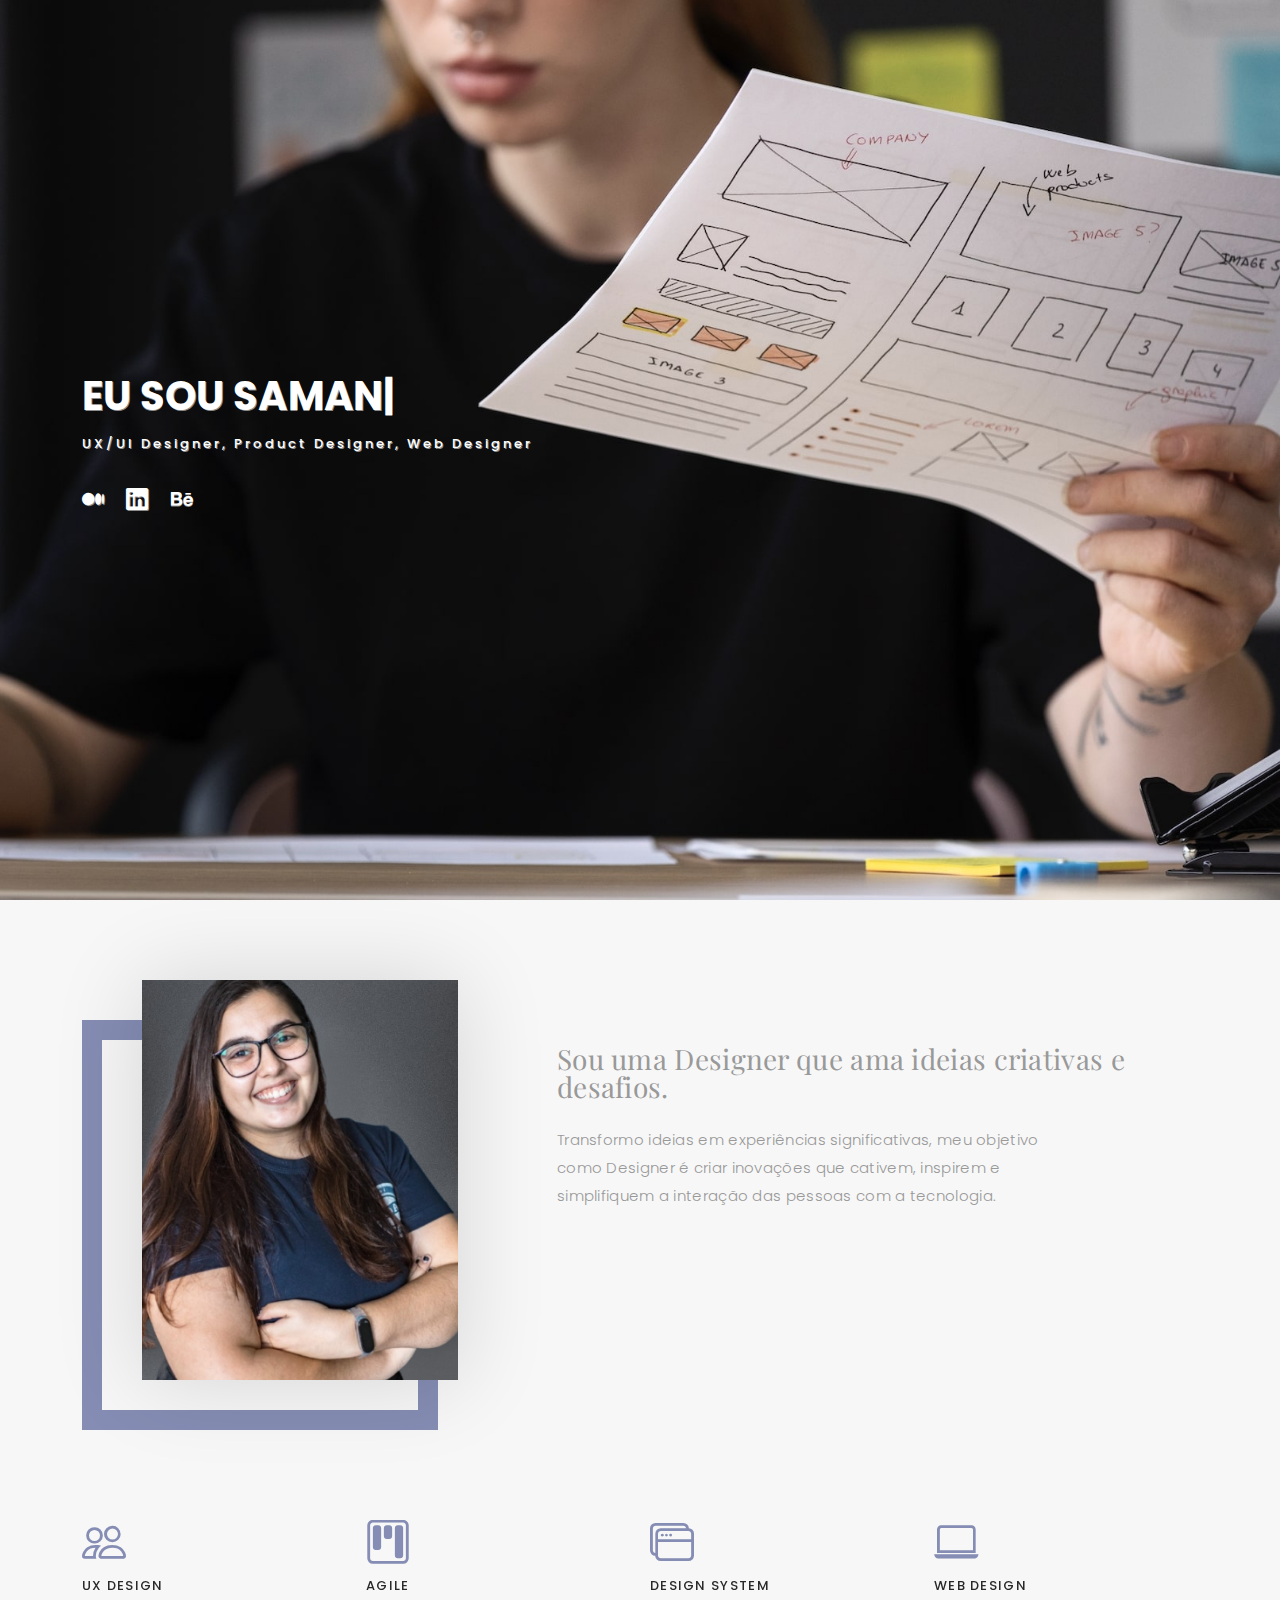
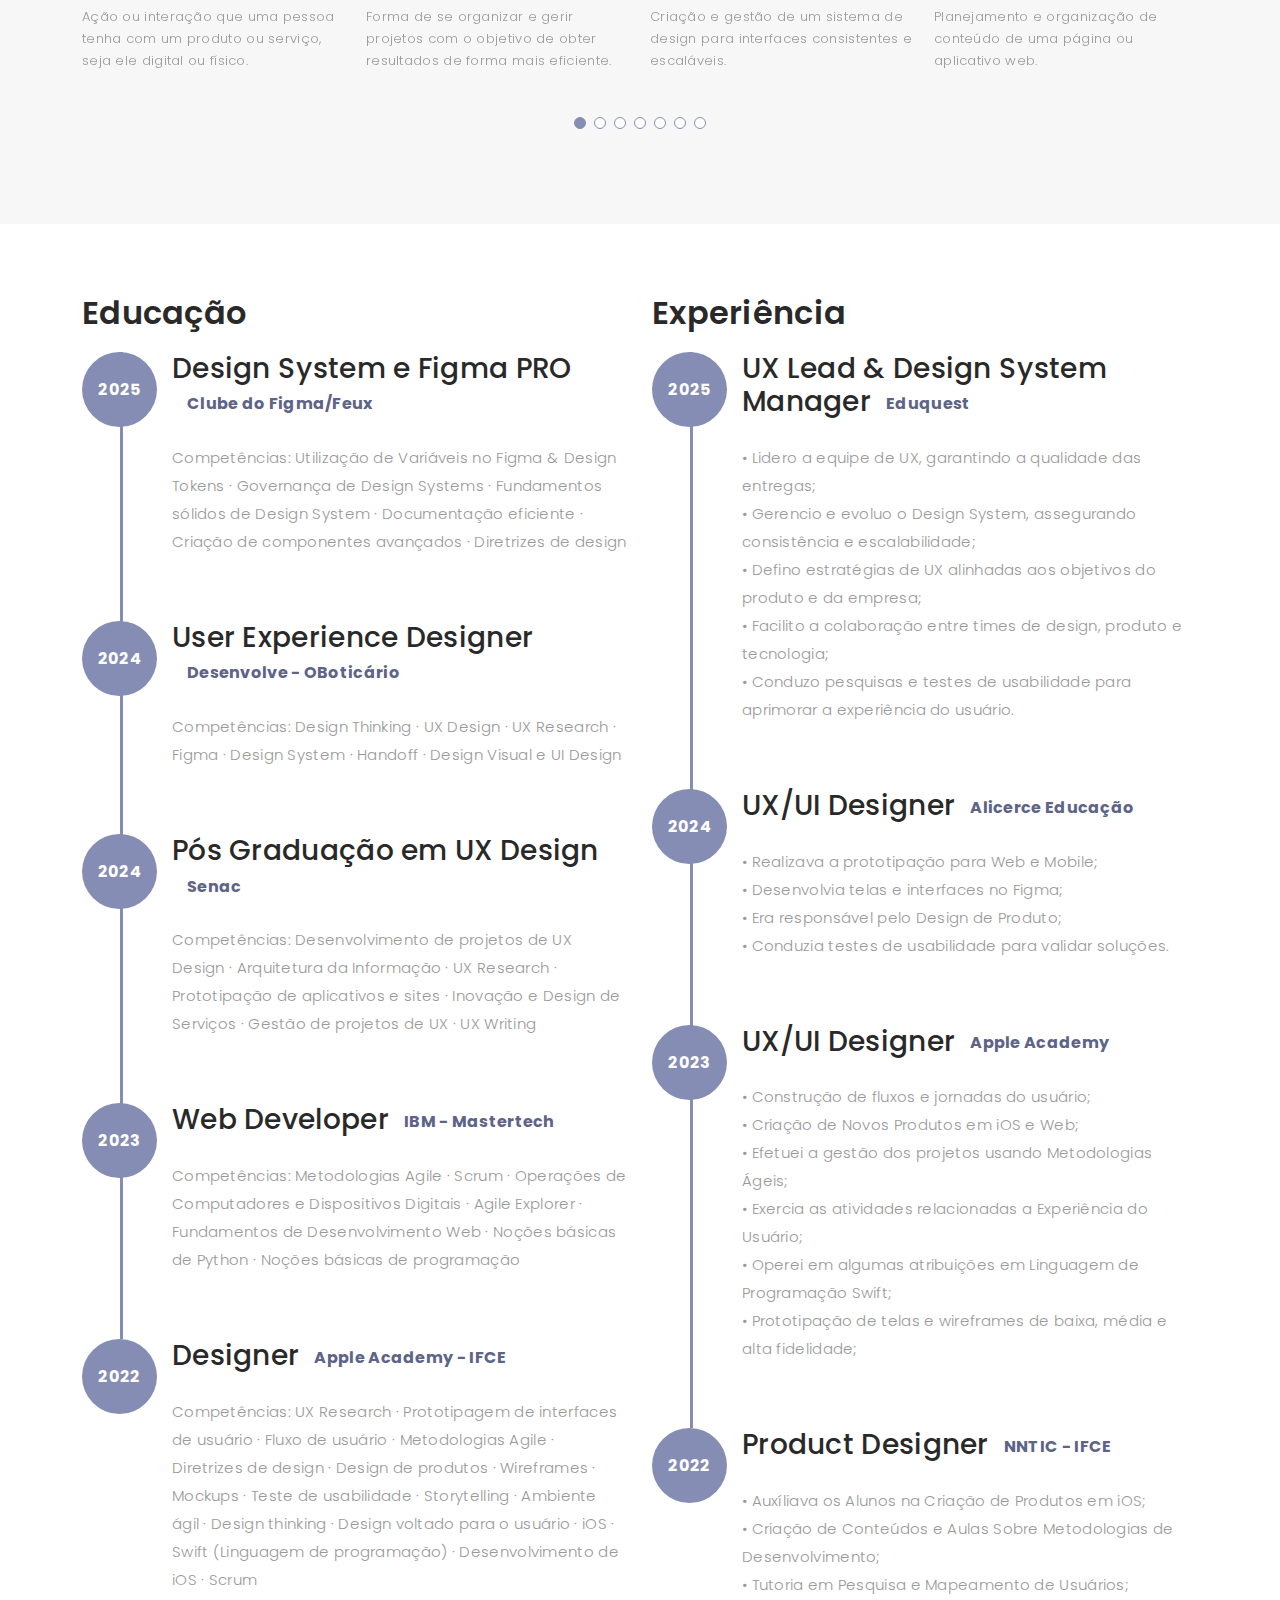
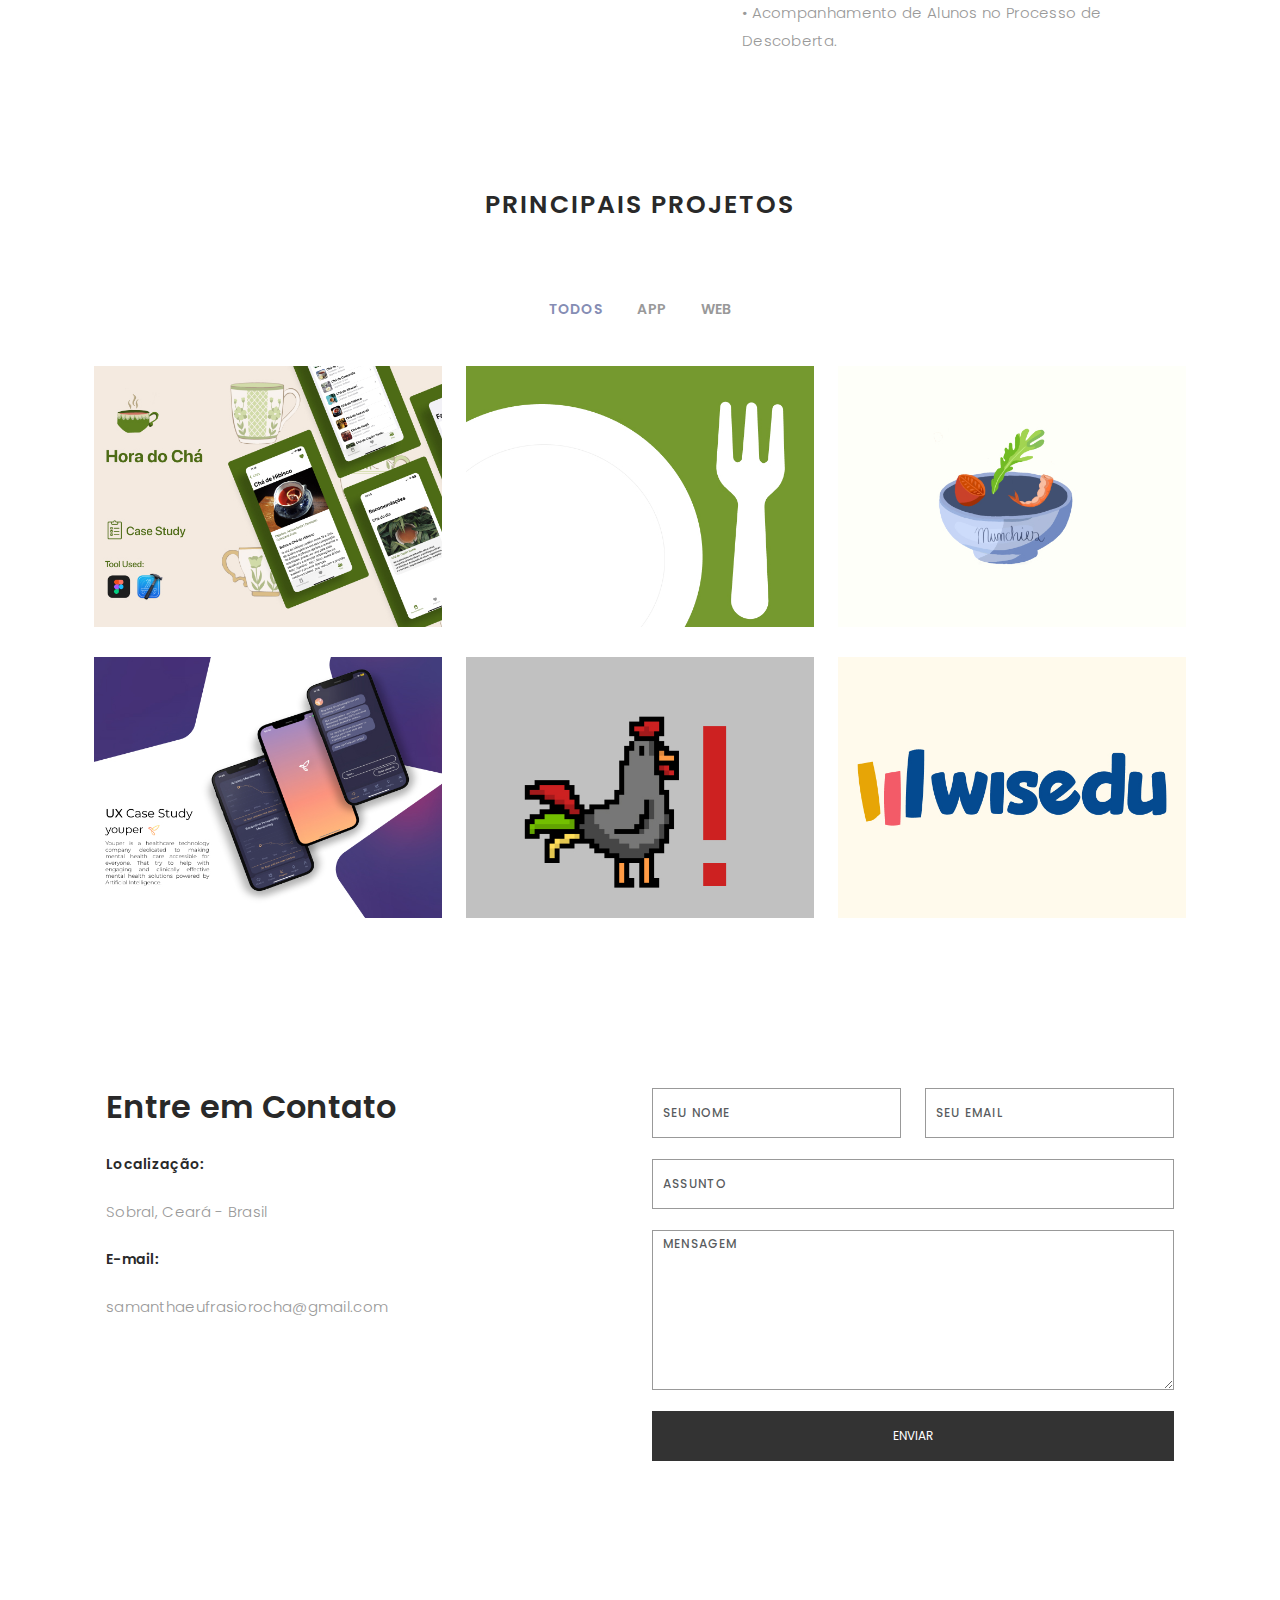
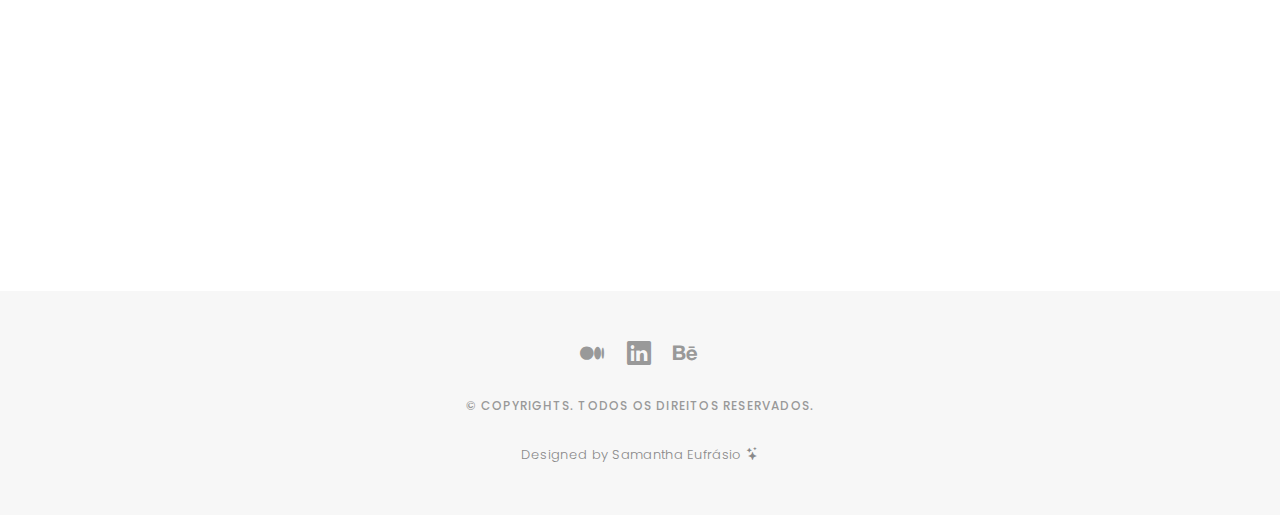
==== index.html @ 656e6726 "primeiro commit" ====
<!DOCTYPE html>
<html lang="pt-br">

<head>
  <meta charset="utf-8">
  <meta content="width=device-width, initial-scale=1.0" name="viewport">

  <title>Samantha Eufrásio | Portfólio</title>
  <meta content="" name="description">
  <meta content="" name="keywords">

  <!-- Favicons -->
  <link href="assets/img/favicon.png" rel="icon">
  <link href="assets/img/apple-touch-icon.png" rel="apple-touch-icon">

  <!-- Google Fonts -->
  <link href="https://fonts.googleapis.com/css?family=Poppins:300,300i,400,400i,500,500i,600,600i,700,700i|Playfair+Display:400,400i,500,500i,600,600i,700,700i,900,900i" rel="stylesheet">

  <!-- Vendor CSS Files -->
  <link href="assets/vendor/bootstrap/css/bootstrap.min.css" rel="stylesheet">
  <link href="assets/vendor/bootstrap-icons/bootstrap-icons.css" rel="stylesheet">
  <link href="assets/vendor/boxicons/css/boxicons.min.css" rel="stylesheet">
  <link href="assets/vendor/glightbox/css/glightbox.min.css" rel="stylesheet">
  <link href="assets/vendor/swiper/swiper-bundle.min.css" rel="stylesheet">

  <!-- Template Main CSS File -->
  <link href="assets/css/style.css" rel="stylesheet">

  
</head>

<body>

  <!-- ======= Header ======= -->
  <header id="header" class="fixed-top ">
    <div class="container d-flex align-items-center justify-content-between">

      <a href="index.html" class="logo"><img src="assets/img/logo.png" alt="" class="img-fluid"></a>
      <!-- Uncomment below if you prefer to use an text logo -->
      <!-- <h1 class="logo"><a href="index.html">Folio</a></h1> -->

      <nav id="navbar" class="navbar">
        <ul>
          <li><a class="nav-link scrollto active" href="#hero">Home</a></li>
          <li><a class="nav-link scrollto" href="#about">Sobre</a></li>
          <li><a class="nav-link scrollto" href="#resume">Currículo</a></li>
          <li><a class="nav-link  scrollto" href="#portfolio">Portfólio</a></li>
          <li><a class="nav-link scrollto" href="#contact">Contato</a></li>
        </ul>
        <i class="bi bi-list mobile-nav-toggle"></i>
      </nav><!-- .navbar -->

    </div>
  </header><!-- End Header -->

  <!-- ======= Hero Section ======= -->
  <div id="hero" class="home">

    <div class="container">
      <div class="hero-content">
        <h1>Eu sou <span class="typed" data-typed-items="Samantha, UX/UI Designer, Product Designer, Web Designer"></span></h1>
        <p>UX/UI Designer, Product Designer, Web Designer</p>

        <ul class="list-unstyled list-social">
          <li><a href="https://medium.com/@samanthaeufrasio"><i class="bi bi-medium"></i></a></li>
          <li><a href="https://www.linkedin.com/in/samanthaeufrasio/"><i class="bi bi-linkedin"></i></a></li>
          <li><a href="https://www.behance.net/samanthaeufrasio"><i class="bi bi-behance"></i></a></li>
        </ul>
      </div>
    </div>
  </div><!-- End Hero -->

  <main id="main">

    <!-- ======= About Section ======= -->
    <div id="about" class="paddsection">
      <div class="container">
        <div class="row justify-content-between">

          <div class="col-lg-4 ">
            <div class="div-img-bg">
              <div class="about-img">
                <img src="assets/img/me.jpg" class="img-responsive" alt="me">
              </div>
            </div>
          </div>

          <div class="col-lg-7">
            <div class="about-descr">

              <p class="p-heading">Sou uma Designer que ama ideias criativas e desafios. </p>
              <p class="separator">Transformo ideias em experiências significativas, meu objetivo como Designer é criar inovações que cativem, inspirem e simplifiquem a interação das pessoas com a tecnologia.</p>

            </div>

          </div>
        </div>
      </div>
    </div><!-- End About Section -->

    <!-- ======= Services Section ======= -->
    <div id="services">
      <div class="container">

        <div class="services-slider swiper" data-aos="fade-up" data-aos-delay="100">
          <div class="swiper-wrapper">

            <div class="swiper-slide">
              <div class="services-block">
                <i class="bi bi-people"></i>
                <span>UX DESIGN</span>
                <p class="separator"> Ação ou interação que uma pessoa tenha com um produto ou serviço, seja ele digital ou físico. </p>
              </div>
            </div><!-- End testimonial item -->

            <div class="swiper-slide">
              <div class="services-block">
                <i class="bi bi-kanban"></i>
                <span>AGILE</span>
                <p class="separator"> Forma de se organizar e gerir projetos com o objetivo de obter resultados de forma mais eficiente. </p>
              </div>
            </div><!-- End testimonial item -->

            <div class="swiper-slide">
              <div class="services-block">
                <i class="bi bi-window-stack"></i>
                <span>DESIGN SYSTEM</span>
                <p class="separator"> Criação e gestão de um sistema de design para interfaces consistentes e escaláveis. </p>
              </div>
            </div><!-- End testimonial item -->

            <div class="swiper-slide">
              <div class="services-block">
                <i class="bi bi-laptop"></i>
                <span>WEB DESIGN</span>
                <p class="separator"> Planejamento e organização de conteúdo de uma página ou aplicativo web. </p>
              </div>
            </div><!-- End testimonial item -->

            <div class="swiper-slide">
              <div class="services-block">
                <i class="bi bi-phone"></i>
                <span>MOBILE APPS</span>
                <p class="separator"> Criação e desenvolvimento de softwares para serem utilizados em smartphones e iPads. </p>
              </div>
            </div><!-- End testimonial item -->

            <div class="swiper-slide">
              <div class="services-block">
                <i class="bi bi-cart-check"></i>
                <span>PRODUCT DESIGN</span>
                <p class="separator"> Ideação e produção de soluções em forma de um produto (físico ou digital). </p>
              </div>
            </div><!-- End testimonial item -->

            <div class="swiper-slide">
              <div class="services-block">
                <i class="bi bi-columns-gap"></i>
                <span>UI DESIGN</span>
                <p class="separator"> Construção de interfaces para produtos como computadores, celulares e outros dispositivos eletrônicos. </p>
              </div>
            </div><!-- End testimonial item -->

          </div>
          <div class="swiper-pagination"></div>
        </div>

      </div>

    </div><!-- End Services Section -->

     <!-- ======= Currículo ======= -->
          <div id="resume">
          <div class="container"> 
          <div class="row">
            <div class="col-lg-6 col-12">
              <div class="section-title"></div>
              <h2 class="mb-10000">Educação</h2>

                <div class="timeline">
                    <div class="timeline-wrapper">
                         <div class="timeline-yr">
                              <span>2025</span>
                         </div>
                         <div class="timeline-info">
                              <h3><span>Design System e Figma PRO</span><small>Clube do Figma/Feux</small></h3>
                              <p>Competências: Utilização de Variáveis no Figma & Design Tokens · Governança de Design Systems · Fundamentos sólidos de Design System · Documentação eficiente · Criação de componentes avançados · Diretrizes de design </p>
                         </div>
                    </div>

                    <div class="timeline-wrapper">
                      <div class="timeline-yr">
                          <span>2024</span>
                      </div>
                      <div class="timeline-info">
                          <h3><span>User Experience Designer</span><small>Desenvolve - OBoticário</small></h3>
                          <p>Competências: Design Thinking · UX Design · UX Research · Figma · Design System · Handoff · Design Visual e UI Design </p>
                      </div>
                  </div>

                    <div class="timeline-wrapper">
                        <div class="timeline-yr">
                            <span>2024</span>
                        </div>
                        <div class="timeline-info">
                            <h3><span>Pós Graduação em UX Design</span><small>Senac</small></h3>
                            <p>Competências: Desenvolvimento de projetos de UX Design · Arquitetura da Informação · UX Research · Prototipação de aplicativos e sites · Inovação e Design de Serviços · Gestão de projetos de UX · UX Writing </p>
                        </div>
                    </div>
                    
                    <div class="timeline-wrapper">
                        <div class="timeline-yr">
                            <span>2023</span>
                        </div>
                        <div class="timeline-info">
                            <h3><span>Web Developer</span><small>IBM - Mastertech</small></h3>
                            <p>Competências: Metodologias Agile · Scrum · Operações de Computadores e Dispositivos Digitais · Agile Explorer · Fundamentos de Desenvolvimento Web · Noções básicas de Python · Noções básicas de programação </p>
                        </div>
                    </div>

                  <div class="timeline-wrapper">
                    <div class="timeline-yr">
                        <span>2022</span>
                    </div>
                    <div class="timeline-info">
                        <h3><span>Designer</span><small>Apple Academy - IFCE</small></h3>
                        <p>Competências: UX Research · Prototipagem de interfaces de usuário · Fluxo de usuário · Metodologias Agile · Diretrizes de design · Design de produtos · Wireframes · Mockups · Teste de usabilidade · Storytelling · Ambiente ágil · Design thinking · Design voltado para o usuário · iOS · Swift (Linguagem de programação) · Desenvolvimento de iOS · Scrum </p>
                    </div>
                </div>

                </div>
            </div>
            
        
    


                <div class="col-lg-6 col-12">
                  <div class="section-title"></div>
                    <h2 class="mb-10000">Experiência</h2>

                    <div class="timeline">
                      <div class="timeline-wrapper">
                          <div class="timeline-yr">
                                <span>2025</span>
                          </div>
                          <div class="timeline-info">
                                <h3><span>UX Lead & Design System Manager</span><small>Eduquest</small></h3>
                                <p>• Lidero a equipe de UX, garantindo a qualidade das entregas;
                                <br>• Gerencio e evoluo o Design System, assegurando consistência e escalabilidade;
                                <br>• Defino estratégias de UX alinhadas aos objetivos do produto e da empresa;
                                <br>• Facilito a colaboração entre times de design, produto e tecnologia;
                                <br>• Conduzo pesquisas e testes de usabilidade para aprimorar a experiência do usuário.</p>
                          </div>
                      </div>

                      <div class="timeline">
                          <div class="timeline-wrapper">
                              <div class="timeline-yr">
                                    <span>2024</span>
                              </div>
                              <div class="timeline-info">
                                    <h3><span>UX/UI Designer</span><small>Alicerce Educação</small></h3>
                                    <p>• Realizava a prototipação para Web e Mobile;
                                    <br>• Desenvolvia telas e interfaces no Figma;
                                    <br>• Era responsável pelo Design de Produto;
                                    <br>• Conduzia testes de usabilidade para validar soluções.</p>
                              </div>
                          </div>

                          <div class="timeline-wrapper">
                              <div class="timeline-yr">
                                  <span>2023</span>
                              </div>
                              <div class="timeline-info">
                                <h3><span>UX/UI Designer</span><small>Apple Academy</small></h3>
                                  <p>• Construção de fluxos e jornadas do usuário;
                                  <br>• Criação de Novos Produtos em iOS e Web;
                                  <br>• Efetuei a gestão dos projetos usando Metodologias Ágeis;
                                  <br>• Exercia as atividades relacionadas a Experiência do Usuário;
                                  <br>• Operei em algumas atribuições em Linguagem de Programação Swift;
                                  <br>• Prototipação de telas e wireframes de baixa, média e alta fidelidade;</p>
                              </div>
                          </div>

                          <div class="timeline-wrapper">
                              <div class="timeline-yr">
                                  <span>2022</span>
                              </div>
                              <div class="timeline-info">
                                  <h3><span>Product Designer</span><small>NNTIC - IFCE</small></h3>
                                  <p>• Auxíliava os Alunos na Criação de Produtos em iOS;
                                    <br>• Criação de Conteúdos e Aulas Sobre Metodologias de Desenvolvimento;
                                    <br>• Tutoria em Pesquisa e Mapeamento de Usuários;
                                    <br>• Acompanhamento de Alunos no Processo de Descoberta.</p>
                              </div>
                          </div>

                        

                  </div>
              </div>
            </div>
              
  </section>

    <!-- ======= Portfolio Section ======= -->
    <div id="portfolio" class="paddsection">

      <div class="container">
        <div class="section-title text-center">
          <h2>Principais Projetos</h2>
        </div>
      </div>

      <div class="container">

        <div class="row">
          <div class="col-lg-12 d-flex justify-content-center">
            <ul id="portfolio-flters">
              <li data-filter="*" class="filter-active">Todos</li>
              <li data-filter=".filter-app">App</li>
              <li data-filter=".filter-web">Web</li>
            </ul>
          </div>
        </div>

        <div class="row portfolio-container">

          <div class="col-lg-4 col-md-6 portfolio-item filter-app">
            <img src="assets/img/portfolio/portfolio-1.jpg" class="img-fluid" alt="">
            <div class="portfolio-info">
              <h4>Hora do Chá</h4>
              <p>App</p>
              <a href="assets/img/portfolio/portfolio-1.jpg" data-gallery="portfolioGallery" class="portfolio-lightbox preview-link" title="Hora do Chá"><i class="bx bx-plus"></i></a>
              <a href="portfolio1-details.html" class="details-link" title="More Details"><i class="bx bx-link"></i></a>
            </div>
          </div>

          <div class="col-lg-4 col-md-6 portfolio-item filter-app">
            <img src="assets/img/portfolio/portfolio-2.jpg" class="img-fluid" alt="">
            <div class="portfolio-info">
              <h4>Multiplataforma</h4>
              <p>App</p>
              <a href="assets/img/portfolio/portfolio-2.jpg" data-gallery="portfolioGallery" class="portfolio-lightbox preview-link" title="Challenge Multiplataforma"><i class="bx bx-plus"></i></a>
              <a href="portfolio2-details.html" class="details-link" title="More Details"><i class="bx bx-link"></i></a>
            </div>
          </div>

          <div class="col-lg-4 col-md-6 portfolio-item filter-app">
            <img src="assets/img/portfolio/portfolio-3.jpg" class="img-fluid" alt="">
            <div class="portfolio-info">
              <h4>Munchies</h4>
              <p>App</p>
              <a href="assets/img/portfolio/portfolio-3.jpg" data-gallery="portfolioGallery" class="portfolio-lightbox preview-link" title="Munchies"><i class="bx bx-plus"></i></a>
              <a href="portfolio3-details.html" class="details-link" title="More Details"><i class="bx bx-link"></i></a>
            </div>
          </div>

          <div class="col-lg-4 col-md-6 portfolio-item filter-app">
            <img src="assets/img/portfolio/portfolio-4.jpg" class="img-fluid" alt="">
            <div class="portfolio-info">
              <h4>Study Case Youper</h4>
              <p>App</p>
              <a href="assets/img/portfolio/portfolio-4.jpg" data-gallery="portfolioGallery" class="portfolio-lightbox preview-link" title="Youper Case Study"><i class="bx bx-plus"></i></a>
              <a href="portfolio4-details.html" class="details-link" title="More Details"><i class="bx bx-link"></i></a>
            </div>
          </div>

          <div class="col-lg-4 col-md-6 portfolio-item filter-app">
            <img src="assets/img/portfolio/portfolio-5.jpg" class="img-fluid" alt="">
            <div class="portfolio-info">
              <h4>CHICKENS!</h4>
              <p>App</p>
              <a href="assets/img/portfolio/portfolio-5.jpg" data-gallery="portfolioGallery" class="portfolio-lightbox preview-link" title="CHICKENS!"><i class="bx bx-plus"></i></a>
              <a href="portfolio5-details.html" class="details-link" title="More Details"><i class="bx bx-link"></i></a>
            </div>
          </div>

          <div class="col-lg-4 col-md-6 portfolio-item filter-web">
            <img src="assets/img/portfolio/portfolio-6.jpg" class="img-fluid" alt="">
            <div class="portfolio-info">
              <h4>Wisedu</h4>
              <p>Web</p>
              <a href="assets/img/portfolio/portfolio-6.jpg" data-gallery="portfolioGallery" class="portfolio-lightbox preview-link" title="Wisedu"><i class="bx bx-plus"></i></a>
              <a href="portfolio6-details.html" class="details-link" title="More Details"><i class="bx bx-link"></i></a>
            </div>
          </div>

        </div>

      </div>

    </div><!-- End Portfolio Section -->



    <!-- ======= Contact Section ======= -->
    <section id="contact" class="contact">
      <div class="container">

    <div id="contact" class="paddsection">
      <div class="container">
        <div class="contact-block1">
          <div class="row">

            <div class="col-lg-6">
              <div class="contact-contact">

                <h2 class="mb-30">Entre em Contato</h2>

                <ul class="contact-details">
                  <div class="row" data-aos="fade-in">

                    <div class="col-lg-5 d-flex align-items-stretch">
                      <div class="info">
                        <div class="address">
                          <h4>Localização:</h4>
                          <p>Sobral, Ceará - Brasil</p>
                        </div>
          
                        <div class="email">
                          <h4>E-mail:</h4>
                          <p>samanthaeufrasiorocha@gmail.com</p>
                        </div>
        
                       
                        <iframe src="https://www.google.com/maps/embed?pb=!1m18!1m12!1m3!1d63705.20982277252!2d-40.39188017027121!3d-3.683585740542925!2m3!1f0!2f0!3f0!3m2!1i1024!2i768!4f13.1!3m3!1m2!1s0x7954b6af4595227%3A0xe0ece6e4f3ec3d5b!2sSobral%2C%20CE!5e0!3m2!1spt-BR!2sbr!4v1742041301474!5m2!1spt-BR!2sbr" width="470" height="450" style="border:0;" allowfullscreen="" loading="lazy" referrerpolicy="no-referrer-when-downgrade"></iframe>
                      </div>

                    </div>

                </ul>

              </div>
            </div>

            <div class="col-lg-6">
              <form action="forms/contact.php" method="post" role="form" class="php-email-form">
                <div class="row gy-3">

                  <div class="col-lg-6">
                    <div class="form-group contact-block1">
                      <input type="text" name="name" class="form-control" id="name" placeholder="Seu Nome" required>
                    </div>
                  </div>

                  <div class="col-lg-6">
                    <div class="form-group">
                      <input type="email" class="form-control" name="email" id="email" placeholder="Seu Email" required>
                    </div>
                  </div>

                  <div class="col-lg-12">
                    <div class="form-group">
                      <input type="text" class="form-control" name="subject" id="subject" placeholder="Assunto" required>
                    </div>
                  </div>

                  <div class="col-lg-12">
                    <div class="form-group">
                      <textarea class="form-control" name="message" placeholder="Mensagem" required></textarea>
                    </div>
                  </div>

                  <div class="col-lg-12">
                    <div class="loading">Carregando</div>
                    <div class="error-message"></div>
                    <div class="sent-message">Sua mensagem foi enviada. Obrigada!</div>
                  </div>

                  <div class="mt-0">
                    <input type="submit" class="btn btn-defeault btn-send" value="Enviar">
                  </div>

                </div>
              </form>
            </div>
          </div>
        </div>
      </div>
    </div><!-- End Contact Section -->

  </main><!-- End #main -->

  <!-- ======= Footer ======= -->
  <div id="footer" class="text-center">
    <div class="container">
      <div class="socials-media text-center">

        <ul class="list-unstyled">
          <li><a href="https://medium.com/@samanthaeufrasio"><i class="bi bi-medium"></i></a></li>
          <li><a href="https://www.linkedin.com/in/samanthaeufrasio/"><i class="bi bi-linkedin"></i></a></li>
          <li><a href="https://www.behance.net/samanthaeufrasio"><i class="bi bi-behance"></i></a></li>
        </ul>

      </div>

      <p>&copy; Copyrights. Todos os Direitos Reservados.</p>

      <div class="credits">
        <!--
        All the links in the footer should remain intact.
        You can delete the links only if you purchased the pro version.
        Licensing information: https://bootstrapmade.com/license/
        Purchase the pro version with working PHP/AJAX contact form: https://bootstrapmade.com/buy/?theme=Folio
      -->
        Designed by Samantha Eufrásio <i class="bi bi-stars"></i></a>
      </div>

    </div>
  </div><!-- End Footer -->

  <a href="#" class="back-to-top d-flex align-items-center justify-content-center"><i class="bi bi-arrow-up-short"></i></a>

  <!-- Vendor JS Files -->
  <script src="assets/vendor/bootstrap/js/bootstrap.bundle.min.js"></script>
  <script src="assets/vendor/glightbox/js/glightbox.min.js"></script>
  <script src="assets/vendor/isotope-layout/isotope.pkgd.min.js"></script>
  <script src="assets/vendor/swiper/swiper-bundle.min.js"></script>
  <script src="assets/vendor/typed.js/typed.umd.js"></script>
  <script src="assets/vendor/php-email-form/validate.js"></script>

  <!-- Template Main JS File -->
  <script src="assets/js/main.js"></script>

</body>

</html>
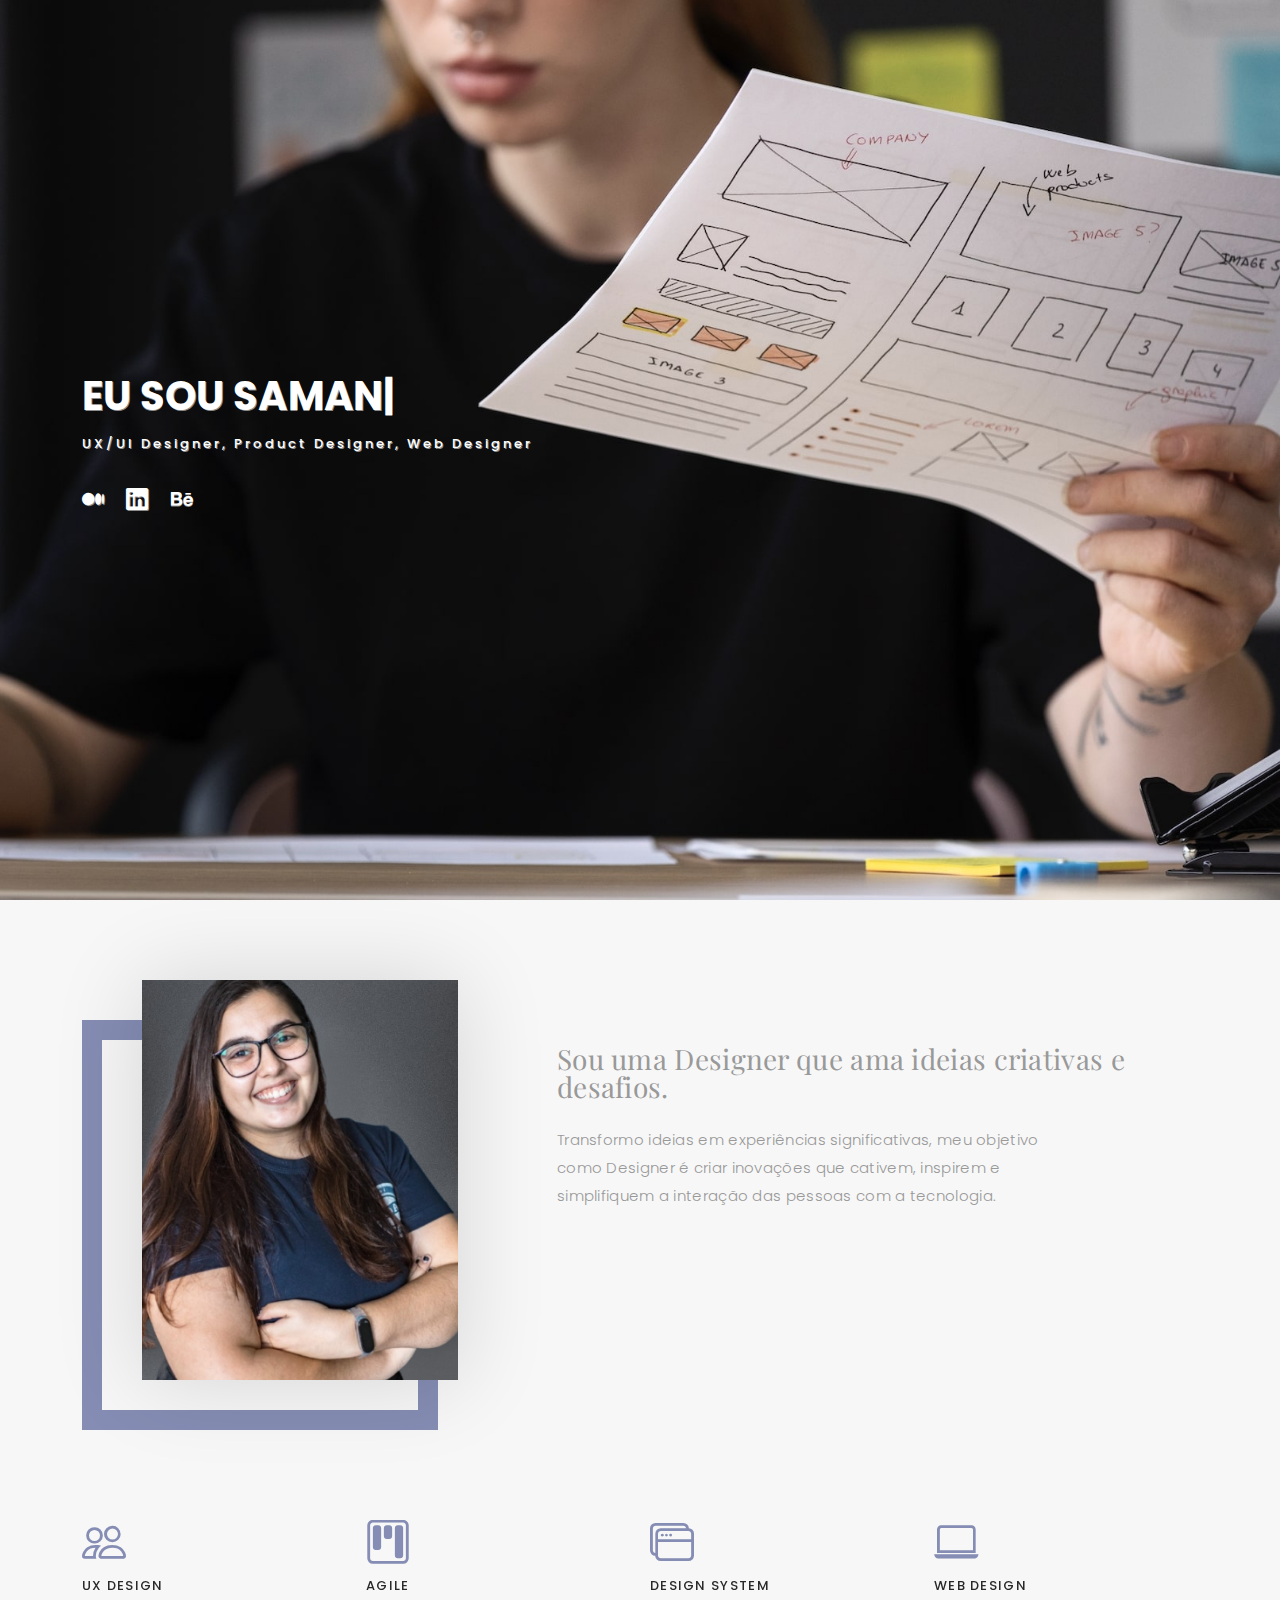
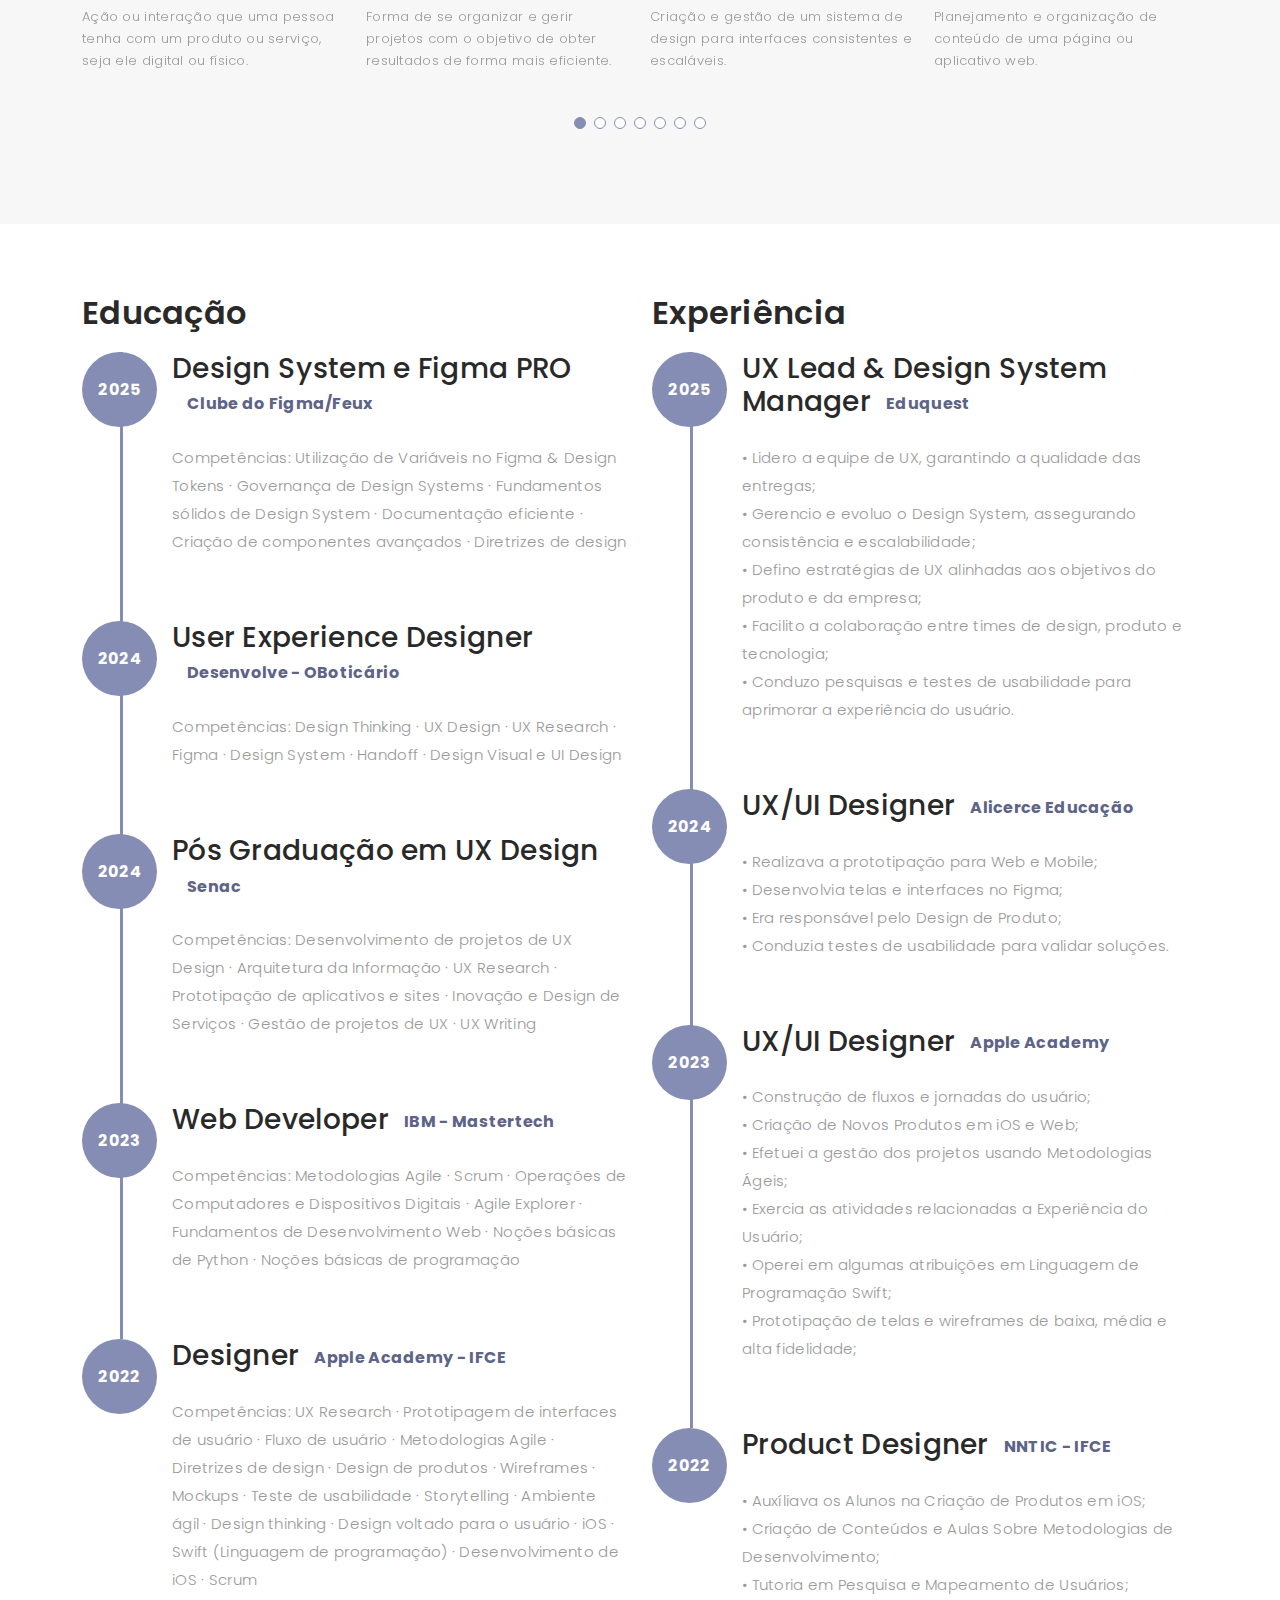
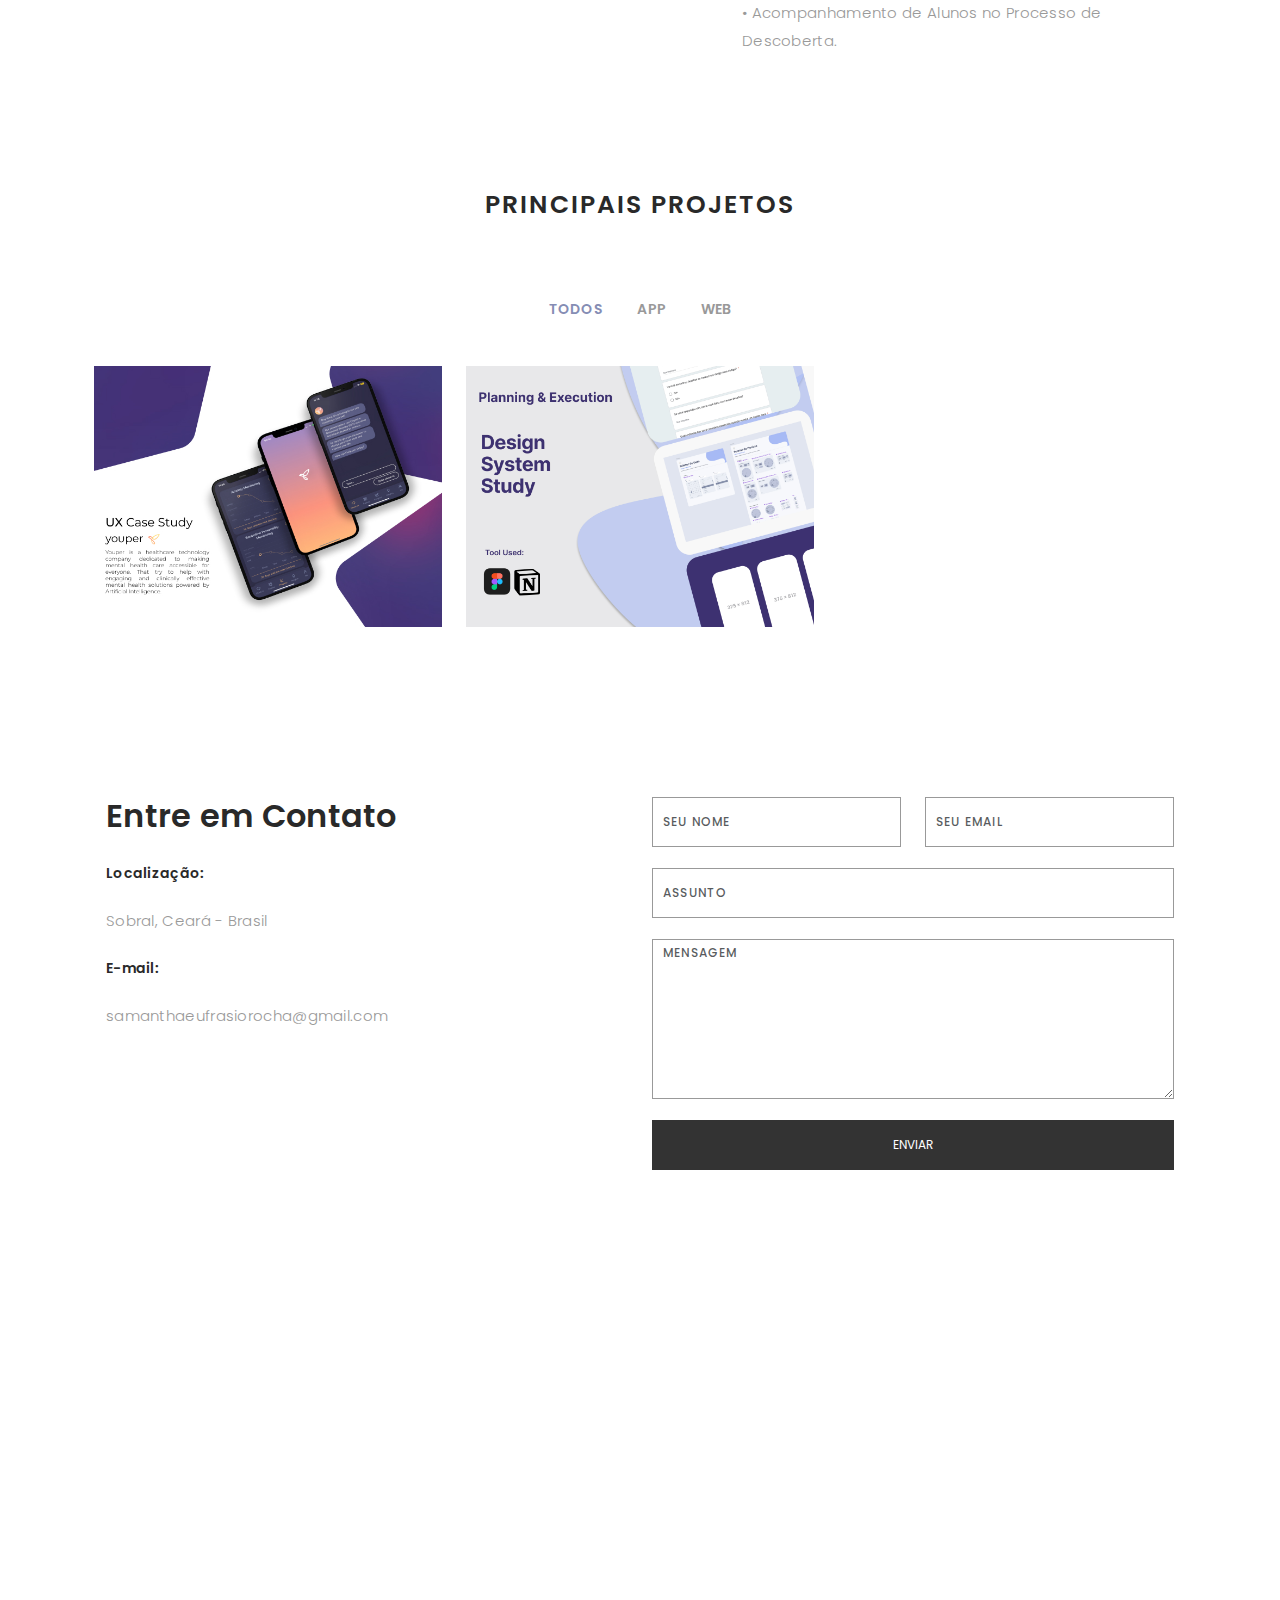
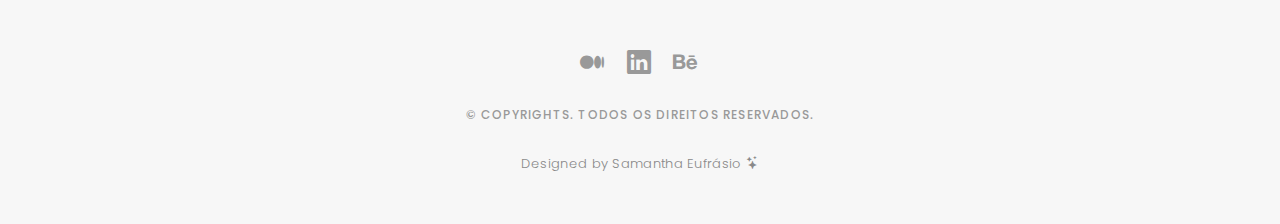
==== commit 303e59af: "💄feat: correção de imagens e portfólio" ====
--- a/index.html
+++ b/index.html
@@ -328,31 +328,32 @@
         <div class="row portfolio-container">
 
           <div class="col-lg-4 col-md-6 portfolio-item filter-app">
-            <img src="assets/img/portfolio/portfolio-1.jpg" class="img-fluid" alt="">
+            <img src="assets/img/portfolio/portfolio-4.jpg" class="img-fluid" alt="">
             <div class="portfolio-info">
-              <h4>Hora do Chá</h4>
+              <h4>Study Case Youper</h4>
               <p>App</p>
-              <a href="assets/img/portfolio/portfolio-1.jpg" data-gallery="portfolioGallery" class="portfolio-lightbox preview-link" title="Hora do Chá"><i class="bx bx-plus"></i></a>
-              <a href="portfolio1-details.html" class="details-link" title="More Details"><i class="bx bx-link"></i></a>
+              <a href="assets/img/portfolio/portfolio-4.jpg" data-gallery="portfolioGallery" class="portfolio-lightbox preview-link" title="Youper Case Study"><i class="bx bx-photo"></i></a>
+              <a href="portfolio4-details.html" class="details-link" title="More Details"><i class="bx bx-link"></i></a>
             </div>
           </div>
 
           <div class="col-lg-4 col-md-6 portfolio-item filter-app">
             <img src="assets/img/portfolio/portfolio-2.jpg" class="img-fluid" alt="">
             <div class="portfolio-info">
-              <h4>Multiplataforma</h4>
-              <p>App</p>
-              <a href="assets/img/portfolio/portfolio-2.jpg" data-gallery="portfolioGallery" class="portfolio-lightbox preview-link" title="Challenge Multiplataforma"><i class="bx bx-plus"></i></a>
+              <h4>Planning & Execution - Design System</h4>
+              <p>Web</p>
+              <a href="assets/img/portfolio/portfolio-2.jpg" data-gallery="portfolioGallery" class="portfolio-lightbox preview-link" title="Estudo e Planejamenmto de Design System"><i class="bx bx-photo"></i></a>
               <a href="portfolio2-details.html" class="details-link" title="More Details"><i class="bx bx-link"></i></a>
             </div>
           </div>
 
+<!-- Paginas de Portifólio a serem inseridas
           <div class="col-lg-4 col-md-6 portfolio-item filter-app">
             <img src="assets/img/portfolio/portfolio-3.jpg" class="img-fluid" alt="">
             <div class="portfolio-info">
               <h4>Munchies</h4>
               <p>App</p>
-              <a href="assets/img/portfolio/portfolio-3.jpg" data-gallery="portfolioGallery" class="portfolio-lightbox preview-link" title="Munchies"><i class="bx bx-plus"></i></a>
+              <a href="assets/img/portfolio/portfolio-3.jpg" data-gallery="portfolioGallery" class="portfolio-lightbox preview-link" title="Munchies"><i class="bx bx-photo"></i></a>
               <a href="portfolio3-details.html" class="details-link" title="More Details"><i class="bx bx-link"></i></a>
             </div>
           </div>
@@ -385,7 +386,7 @@
               <a href="assets/img/portfolio/portfolio-6.jpg" data-gallery="portfolioGallery" class="portfolio-lightbox preview-link" title="Wisedu"><i class="bx bx-plus"></i></a>
               <a href="portfolio6-details.html" class="details-link" title="More Details"><i class="bx bx-link"></i></a>
             </div>
-          </div>
+          </div> -->
 
         </div>
 
